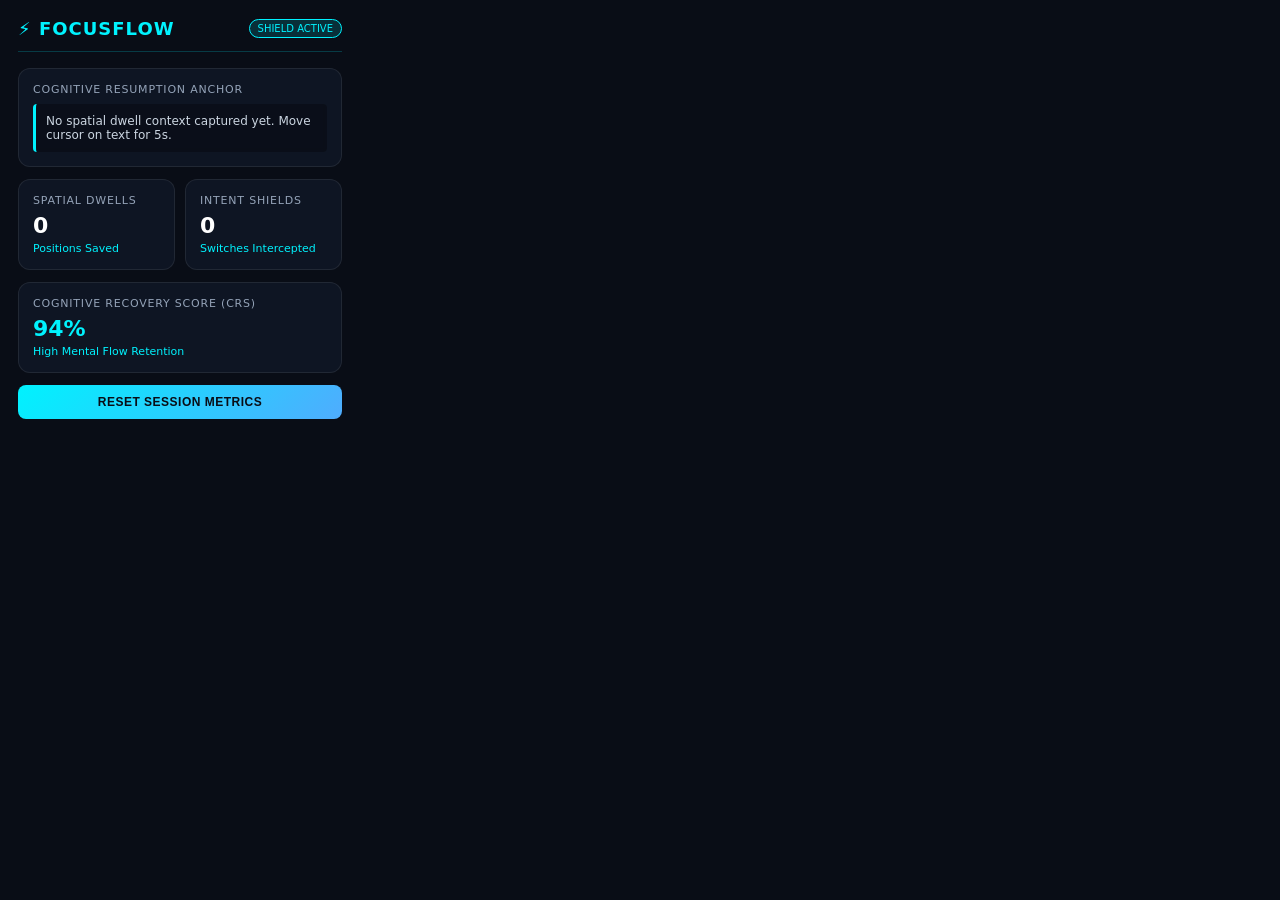
==== dashboard.html @ c95f9b2d "1st Code upload" ====
<!DOCTYPE html>
<html lang="en">
<head>
  <meta charset="UTF-8">
  <title>FocusFlow Cockpit</title>
  <style>
    body {
      width: 360px;
      margin: 0;
      padding: 18px;
      background: #090d16;
      color: #e2e8f0;
      font-family: 'Segoe UI', system-ui, -apple-system, sans-serif;
      box-sizing: border-box;
    }
    .header {
      display: flex;
      align-items: center;
      justify-content: space-between;
      border-bottom: 1px solid rgba(0, 242, 254, 0.2);
      padding-bottom: 12px;
      margin-bottom: 16px;
    }
    .title {
      font-size: 18px;
      font-weight: 800;
      color: #00f2fe;
      letter-spacing: 1px;
      text-transform: uppercase;
      display: flex;
      align-items: center;
      gap: 8px;
    }
    .status-badge {
      font-size: 10px;
      padding: 3px 8px;
      border-radius: 20px;
      background: rgba(0, 242, 254, 0.15);
      border: 1px solid #00f2fe;
      color: #00f2fe;
    }
    .card {
      background: rgba(17, 24, 39, 0.8);
      border: 1px solid rgba(255, 255, 255, 0.08);
      border-radius: 12px;
      padding: 14px;
      margin-bottom: 12px;
      backdrop-filter: blur(10px);
    }
    .card-title {
      font-size: 11px;
      color: #94a3b8;
      text-transform: uppercase;
      letter-spacing: 0.8px;
      margin-bottom: 6px;
    }
    .metric-value {
      font-size: 22px;
      font-weight: 700;
      color: #fff;
    }
    .metric-subtitle {
      font-size: 11px;
      color: #00f2fe;
      margin-top: 4px;
    }
    .context-box {
      font-size: 12px;
      color: #cbd5e1;
      background: rgba(0, 0, 0, 0.3);
      padding: 10px;
      border-left: 3px solid #00f2fe;
      border-radius: 4px;
      margin-top: 8px;
      word-break: break-word;
    }
    .btn {
      width: 100%;
      padding: 10px;
      background: linear-gradient(135deg, #00f2fe 0%, #4facfe 100%);
      border: none;
      border-radius: 8px;
      color: #090d16;
      font-weight: 700;
      font-size: 12px;
      cursor: pointer;
      text-transform: uppercase;
      letter-spacing: 0.5px;
      transition: all 0.2s ease;
    }
    .btn:hover {
      box-shadow: 0 0 15px rgba(0, 242, 254, 0.5);
      transform: translateY(-1px);
    }
  </style>
</head>
<body>

  <div class="header">
    <div class="title">⚡ FocusFlow</div>
    <div class="status-badge">SHIELD ACTIVE</div>
  </div>

  <div class="card">
    <div class="card-title">Cognitive Resumption Anchor</div>
    <div id="context-text" class="context-box">No spatial dwell context captured yet. Move cursor on text for 5s.</div>
  </div>

  <div style="display: grid; grid-template-columns: 1fr 1fr; gap: 10px;">
    <div class="card">
      <div class="card-title">Spatial Dwells</div>
      <div id="dwell-count" class="metric-value">0</div>
      <div class="metric-subtitle">Positions Saved</div>
    </div>
    <div class="card">
      <div class="card-title">Intent Shields</div>
      <div id="shield-count" class="metric-value">0</div>
      <div class="metric-subtitle">Switches Intercepted</div>
    </div>
  </div>

  <div class="card">
    <div class="card-title">Cognitive Recovery Score (CRS)</div>
    <div id="crs-score" class="metric-value" style="color:#00f2fe;">94%</div>
    <div class="metric-subtitle">High Mental Flow Retention</div>
  </div>

  <button id="reset-btn" class="btn">Reset Session Metrics</button>

  <script src="dashboard.js"></script>
</body>
</html>
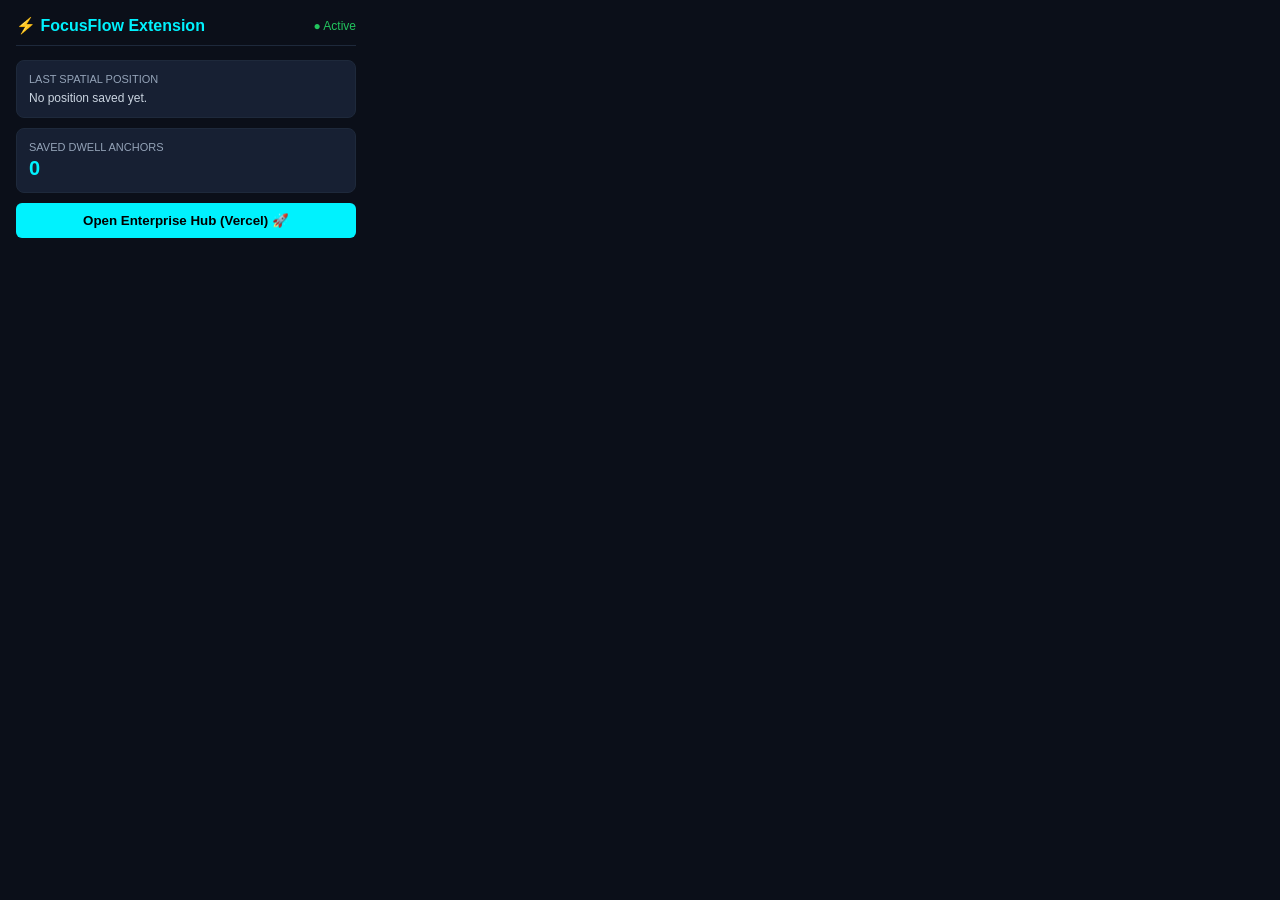
==== commit 2613d166: "Refactor dashboard.html for UI enhancements Updated styles and structure for improved UI." ====
--- a/dashboard.html
+++ b/dashboard.html
@@ -4,129 +4,32 @@
   <meta charset="UTF-8">
   <title>FocusFlow Cockpit</title>
   <style>
-    body {
-      width: 360px;
-      margin: 0;
-      padding: 18px;
-      background: #090d16;
-      color: #e2e8f0;
-      font-family: 'Segoe UI', system-ui, -apple-system, sans-serif;
-      box-sizing: border-box;
-    }
-    .header {
-      display: flex;
-      align-items: center;
-      justify-content: space-between;
-      border-bottom: 1px solid rgba(0, 242, 254, 0.2);
-      padding-bottom: 12px;
-      margin-bottom: 16px;
-    }
-    .title {
-      font-size: 18px;
-      font-weight: 800;
-      color: #00f2fe;
-      letter-spacing: 1px;
-      text-transform: uppercase;
-      display: flex;
-      align-items: center;
-      gap: 8px;
-    }
-    .status-badge {
-      font-size: 10px;
-      padding: 3px 8px;
-      border-radius: 20px;
-      background: rgba(0, 242, 254, 0.15);
-      border: 1px solid #00f2fe;
-      color: #00f2fe;
-    }
-    .card {
-      background: rgba(17, 24, 39, 0.8);
-      border: 1px solid rgba(255, 255, 255, 0.08);
-      border-radius: 12px;
-      padding: 14px;
-      margin-bottom: 12px;
-      backdrop-filter: blur(10px);
-    }
-    .card-title {
-      font-size: 11px;
-      color: #94a3b8;
-      text-transform: uppercase;
-      letter-spacing: 0.8px;
-      margin-bottom: 6px;
-    }
-    .metric-value {
-      font-size: 22px;
-      font-weight: 700;
-      color: #fff;
-    }
-    .metric-subtitle {
-      font-size: 11px;
-      color: #00f2fe;
-      margin-top: 4px;
-    }
-    .context-box {
-      font-size: 12px;
-      color: #cbd5e1;
-      background: rgba(0, 0, 0, 0.3);
-      padding: 10px;
-      border-left: 3px solid #00f2fe;
-      border-radius: 4px;
-      margin-top: 8px;
-      word-break: break-word;
-    }
-    .btn {
-      width: 100%;
-      padding: 10px;
-      background: linear-gradient(135deg, #00f2fe 0%, #4facfe 100%);
-      border: none;
-      border-radius: 8px;
-      color: #090d16;
-      font-weight: 700;
-      font-size: 12px;
-      cursor: pointer;
-      text-transform: uppercase;
-      letter-spacing: 0.5px;
-      transition: all 0.2s ease;
-    }
-    .btn:hover {
-      box-shadow: 0 0 15px rgba(0, 242, 254, 0.5);
-      transform: translateY(-1px);
-    }
+    body { width: 340px; margin: 0; padding: 16px; background: #0b0f19; color: #f8fafc; font-family: sans-serif; }
+    .header { display: flex; justify-content: space-between; align-items: center; border-bottom: 1px solid #1e293b; padding-bottom: 10px; margin-bottom: 14px; }
+    .title { color: #00f2fe; font-weight: bold; font-size: 16px; }
+    .card { background: #172033; border: 1px solid #1e293b; border-radius: 8px; padding: 12px; margin-bottom: 10px; }
+    .card-title { font-size: 11px; color: #94a3b8; text-transform: uppercase; }
+    .val { font-size: 20px; font-weight: bold; color: #00f2fe; margin-top: 4px; }
+    .btn { width: 100%; padding: 10px; background: #00f2fe; color: #000; border: none; font-weight: bold; border-radius: 6px; cursor: pointer; }
   </style>
 </head>
 <body>
-
   <div class="header">
-    <div class="title">⚡ FocusFlow</div>
-    <div class="status-badge">SHIELD ACTIVE</div>
+    <div class="title">⚡ FocusFlow Extension</div>
+    <span style="color:#22c55e; font-size:12px;">● Active</span>
   </div>
 
   <div class="card">
-    <div class="card-title">Cognitive Resumption Anchor</div>
-    <div id="context-text" class="context-box">No spatial dwell context captured yet. Move cursor on text for 5s.</div>
-  </div>
-
-  <div style="display: grid; grid-template-columns: 1fr 1fr; gap: 10px;">
-    <div class="card">
-      <div class="card-title">Spatial Dwells</div>
-      <div id="dwell-count" class="metric-value">0</div>
-      <div class="metric-subtitle">Positions Saved</div>
-    </div>
-    <div class="card">
-      <div class="card-title">Intent Shields</div>
-      <div id="shield-count" class="metric-value">0</div>
-      <div class="metric-subtitle">Switches Intercepted</div>
-    </div>
+    <div class="card-title">Last Spatial Position</div>
+    <div id="last-context" style="font-size:12px; color:#cbd5e1; margin-top:6px;">No position saved yet.</div>
   </div>
 
   <div class="card">
-    <div class="card-title">Cognitive Recovery Score (CRS)</div>
-    <div id="crs-score" class="metric-value" style="color:#00f2fe;">94%</div>
-    <div class="metric-subtitle">High Mental Flow Retention</div>
+    <div class="card-title">Saved Dwell Anchors</div>
+    <div class="val" id="dwell-count">0</div>
   </div>
 
-  <button id="reset-btn" class="btn">Reset Session Metrics</button>
-
+  <button class="btn" onclick="openVercelHub()">Open Enterprise Hub (Vercel) 🚀</button>
   <script src="dashboard.js"></script>
 </body>
-</html>+</html>
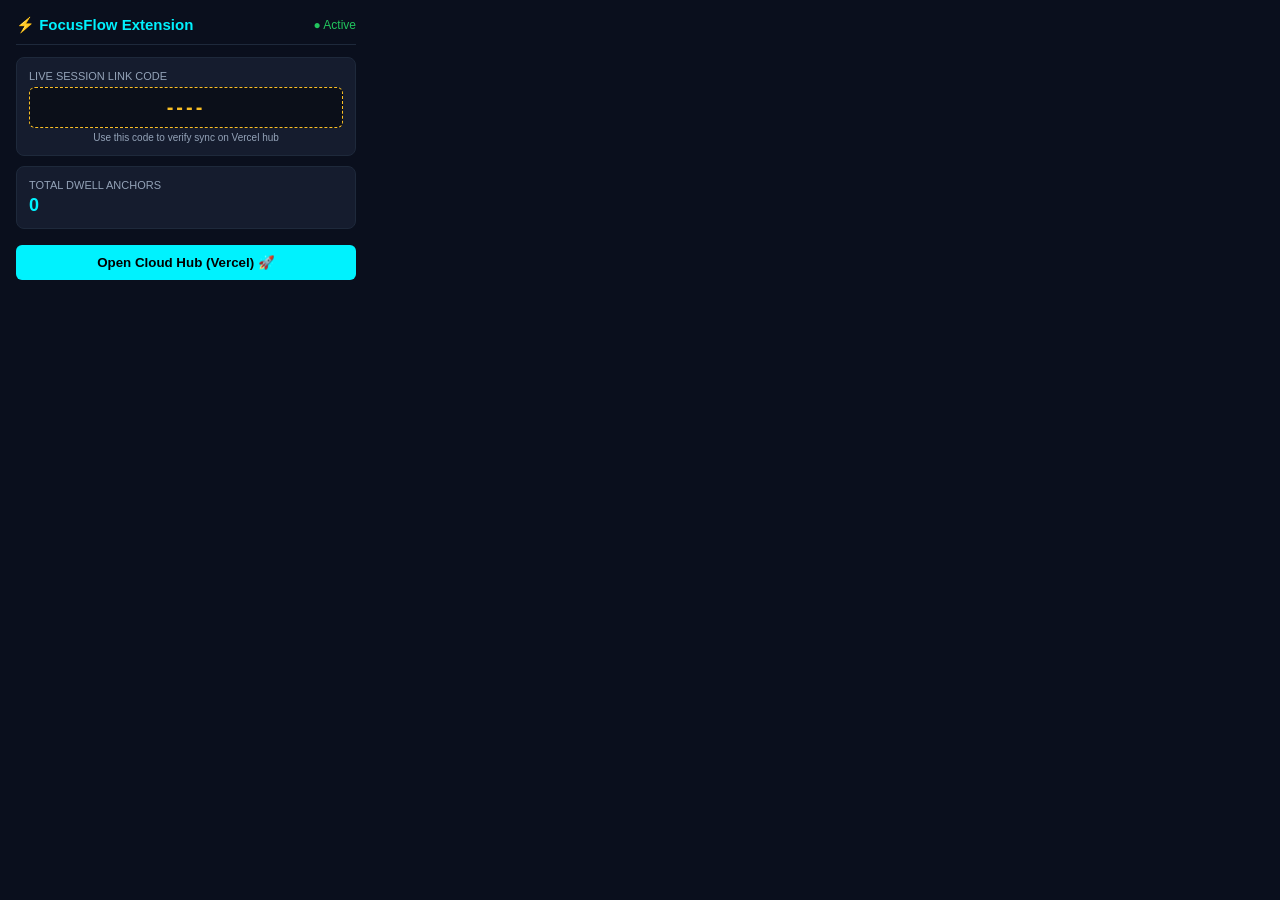
==== commit 169cc774: "Refactor dashboard.html for layout and style updates Updated styles and structure for improved layou" ====
--- a/dashboard.html
+++ b/dashboard.html
@@ -4,13 +4,13 @@
   <meta charset="UTF-8">
   <title>FocusFlow Cockpit</title>
   <style>
-    body { width: 340px; margin: 0; padding: 16px; background: #0b0f19; color: #f8fafc; font-family: sans-serif; }
-    .header { display: flex; justify-content: space-between; align-items: center; border-bottom: 1px solid #1e293b; padding-bottom: 10px; margin-bottom: 14px; }
-    .title { color: #00f2fe; font-weight: bold; font-size: 16px; }
-    .card { background: #172033; border: 1px solid #1e293b; border-radius: 8px; padding: 12px; margin-bottom: 10px; }
-    .card-title { font-size: 11px; color: #94a3b8; text-transform: uppercase; }
-    .val { font-size: 20px; font-weight: bold; color: #00f2fe; margin-top: 4px; }
-    .btn { width: 100%; padding: 10px; background: #00f2fe; color: #000; border: none; font-weight: bold; border-radius: 6px; cursor: pointer; }
+    body { width: 340px; margin: 0; padding: 16px; background: #0a0f1d; color: #f8fafc; font-family: sans-serif; }
+    .header { display: flex; justify-content: space-between; align-items: center; border-bottom: 1px solid #1e293b; padding-bottom: 10px; margin-bottom: 12px; }
+    .title { color: #00f2fe; font-weight: bold; font-size: 15px; }
+    .card { background: #151c2e; border: 1px solid #1e293b; border-radius: 8px; padding: 12px; margin-bottom: 10px; }
+    .val { font-size: 18px; font-weight: bold; color: #00f2fe; margin-top: 4px; }
+    .code-box { font-size: 20px; font-weight: bold; color: #fbbf24; background: #0b0f19; padding: 8px; border-radius: 6px; text-align: center; letter-spacing: 3px; border: 1px dashed #fbbf24; margin-top: 5px; }
+    .btn { width: 100%; padding: 10px; background: #00f2fe; color: #000; border: none; font-weight: bold; border-radius: 6px; cursor: pointer; margin-top: 6px; }
   </style>
 </head>
 <body>
@@ -20,16 +20,17 @@
   </div>
 
   <div class="card">
-    <div class="card-title">Last Spatial Position</div>
-    <div id="last-context" style="font-size:12px; color:#cbd5e1; margin-top:6px;">No position saved yet.</div>
+    <div style="font-size:11px; color:#94a3b8; text-transform:uppercase;">Live Session Link Code</div>
+    <div class="code-box" id="popup-code">----</div>
+    <div style="font-size: 10px; color: #94a3b8; margin-top: 4px; text-align: center;">Use this code to verify sync on Vercel hub</div>
   </div>
 
   <div class="card">
-    <div class="card-title">Saved Dwell Anchors</div>
-    <div class="val" id="dwell-count">0</div>
+    <div style="font-size:11px; color:#94a3b8; text-transform:uppercase;">Total Dwell Anchors</div>
+    <div class="val" id="ext-dwells">0</div>
   </div>
 
-  <button class="btn" onclick="openVercelHub()">Open Enterprise Hub (Vercel) 🚀</button>
+  <button class="btn" onclick="openCloudHub()">Open Cloud Hub (Vercel) 🚀</button>
   <script src="dashboard.js"></script>
 </body>
 </html>
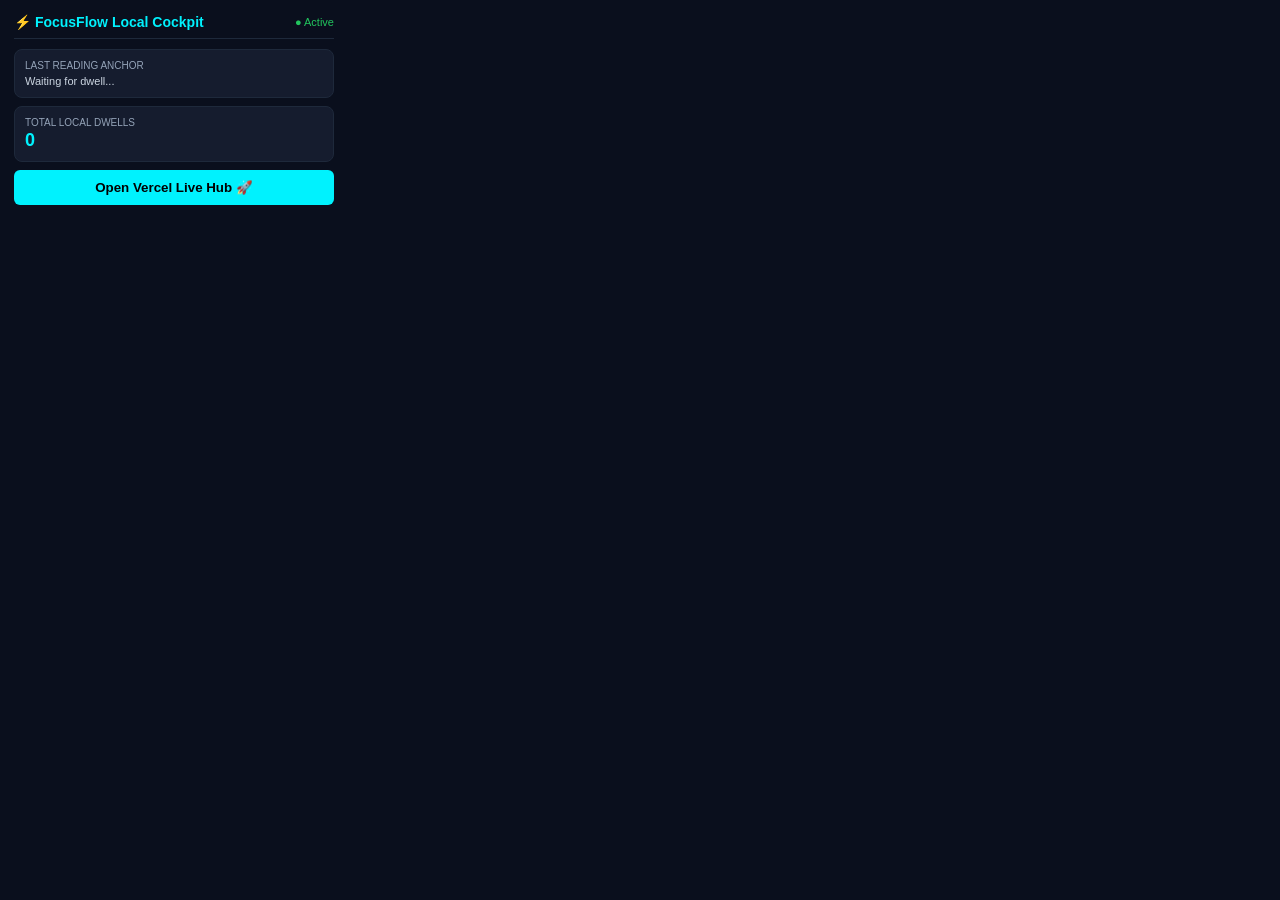
==== commit 1a59b993: "Refactor dashboard layout and styles" ====
--- a/dashboard.html
+++ b/dashboard.html
@@ -4,33 +4,28 @@
   <meta charset="UTF-8">
   <title>FocusFlow Cockpit</title>
   <style>
-    body { width: 340px; margin: 0; padding: 16px; background: #0a0f1d; color: #f8fafc; font-family: sans-serif; }
-    .header { display: flex; justify-content: space-between; align-items: center; border-bottom: 1px solid #1e293b; padding-bottom: 10px; margin-bottom: 12px; }
-    .title { color: #00f2fe; font-weight: bold; font-size: 15px; }
-    .card { background: #151c2e; border: 1px solid #1e293b; border-radius: 8px; padding: 12px; margin-bottom: 10px; }
-    .val { font-size: 18px; font-weight: bold; color: #00f2fe; margin-top: 4px; }
-    .code-box { font-size: 20px; font-weight: bold; color: #fbbf24; background: #0b0f19; padding: 8px; border-radius: 6px; text-align: center; letter-spacing: 3px; border: 1px dashed #fbbf24; margin-top: 5px; }
-    .btn { width: 100%; padding: 10px; background: #00f2fe; color: #000; border: none; font-weight: bold; border-radius: 6px; cursor: pointer; margin-top: 6px; }
+    body { width: 320px; margin: 0; padding: 14px; background: #0a0f1d; color: #f8fafc; font-family: sans-serif; }
+    .header { display: flex; justify-content: space-between; align-items: center; border-bottom: 1px solid #1e293b; padding-bottom: 8px; margin-bottom: 10px; }
+    .title { color: #00f2fe; font-weight: bold; font-size: 14px; }
+    .card { background: #151c2e; border: 1px solid #1e293b; border-radius: 8px; padding: 10px; margin-bottom: 8px; }
+    .val { font-size: 18px; font-weight: bold; color: #00f2fe; margin-top: 2px; }
+    .btn { width: 100%; padding: 10px; background: #00f2fe; color: #000; border: none; font-weight: bold; border-radius: 6px; cursor: pointer; }
   </style>
 </head>
 <body>
   <div class="header">
-    <div class="title">⚡ FocusFlow Extension</div>
-    <span style="color:#22c55e; font-size:12px;">● Active</span>
+    <div class="title">⚡ FocusFlow Local Cockpit</div>
+    <span style="color:#22c55e; font-size:11px;">● Active</span>
   </div>
-
   <div class="card">
-    <div style="font-size:11px; color:#94a3b8; text-transform:uppercase;">Live Session Link Code</div>
-    <div class="code-box" id="popup-code">----</div>
-    <div style="font-size: 10px; color: #94a3b8; margin-top: 4px; text-align: center;">Use this code to verify sync on Vercel hub</div>
+    <div style="font-size:10px; color:#94a3b8; text-transform:uppercase;">Last Reading Anchor</div>
+    <div id="ext-context" style="font-size:11px; color:#cbd5e1; margin-top:4px;">Waiting for dwell...</div>
   </div>
-
   <div class="card">
-    <div style="font-size:11px; color:#94a3b8; text-transform:uppercase;">Total Dwell Anchors</div>
+    <div style="font-size:10px; color:#94a3b8; text-transform:uppercase;">Total Local Dwells</div>
     <div class="val" id="ext-dwells">0</div>
   </div>
-
-  <button class="btn" onclick="openCloudHub()">Open Cloud Hub (Vercel) 🚀</button>
+  <button class="btn" onclick="openCloudHub()">Open Vercel Live Hub 🚀</button>
   <script src="dashboard.js"></script>
 </body>
 </html>
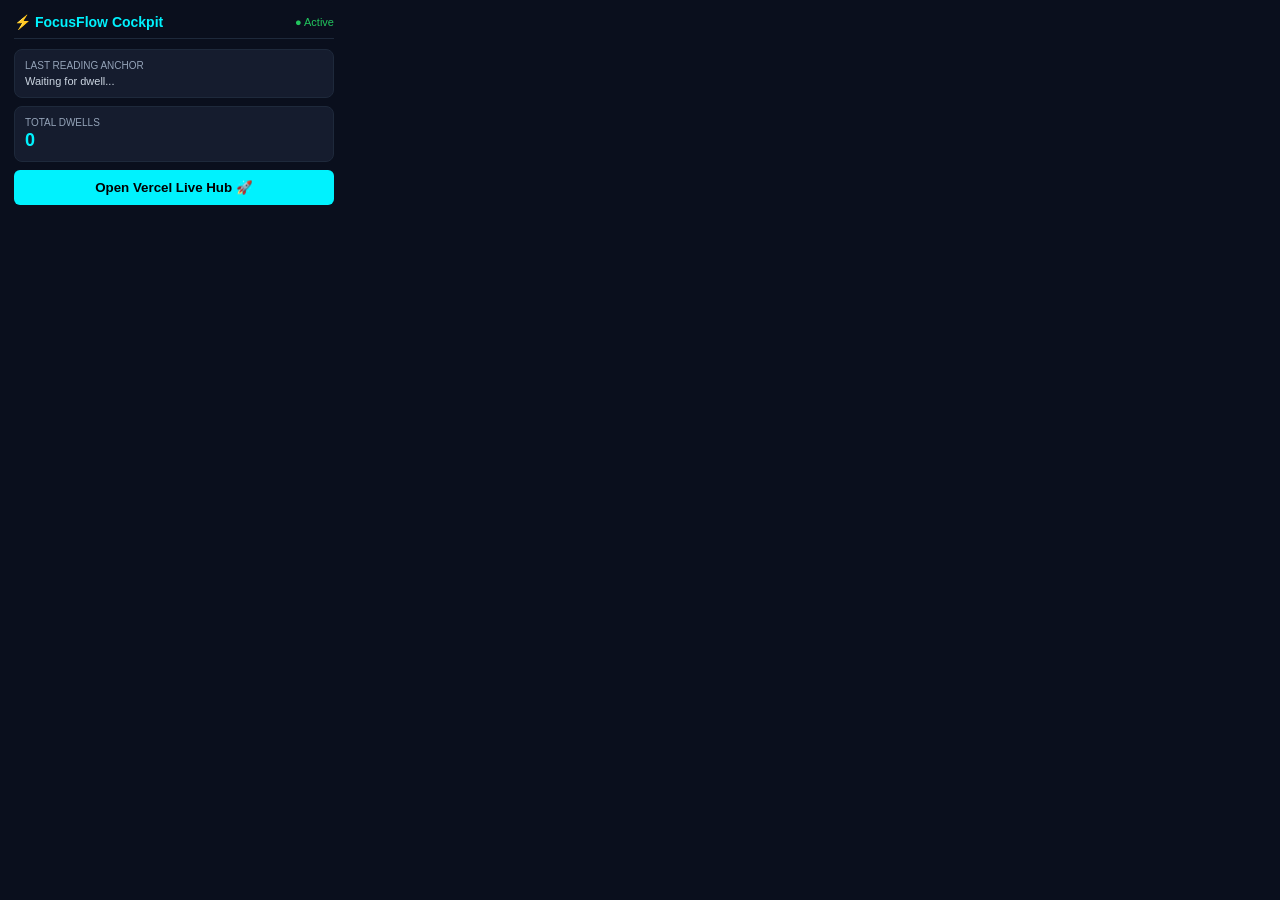
==== commit dd996531: "Fix HTML structure and update card labels" ====
--- a/dashboard.html
+++ b/dashboard.html
@@ -14,7 +14,7 @@
 </head>
 <body>
   <div class="header">
-    <div class="title">⚡ FocusFlow Local Cockpit</div>
+    <div class="title">⚡ FocusFlow Cockpit</div>
     <span style="color:#22c55e; font-size:11px;">● Active</span>
   </div>
   <div class="card">
@@ -22,7 +22,7 @@
     <div id="ext-context" style="font-size:11px; color:#cbd5e1; margin-top:4px;">Waiting for dwell...</div>
   </div>
   <div class="card">
-    <div style="font-size:10px; color:#94a3b8; text-transform:uppercase;">Total Local Dwells</div>
+    <div style="font-size:10px; color:#94a3b8; text-transform:uppercase;">Total Dwells</div>
     <div class="val" id="ext-dwells">0</div>
   </div>
   <button class="btn" onclick="openCloudHub()">Open Vercel Live Hub 🚀</button>
